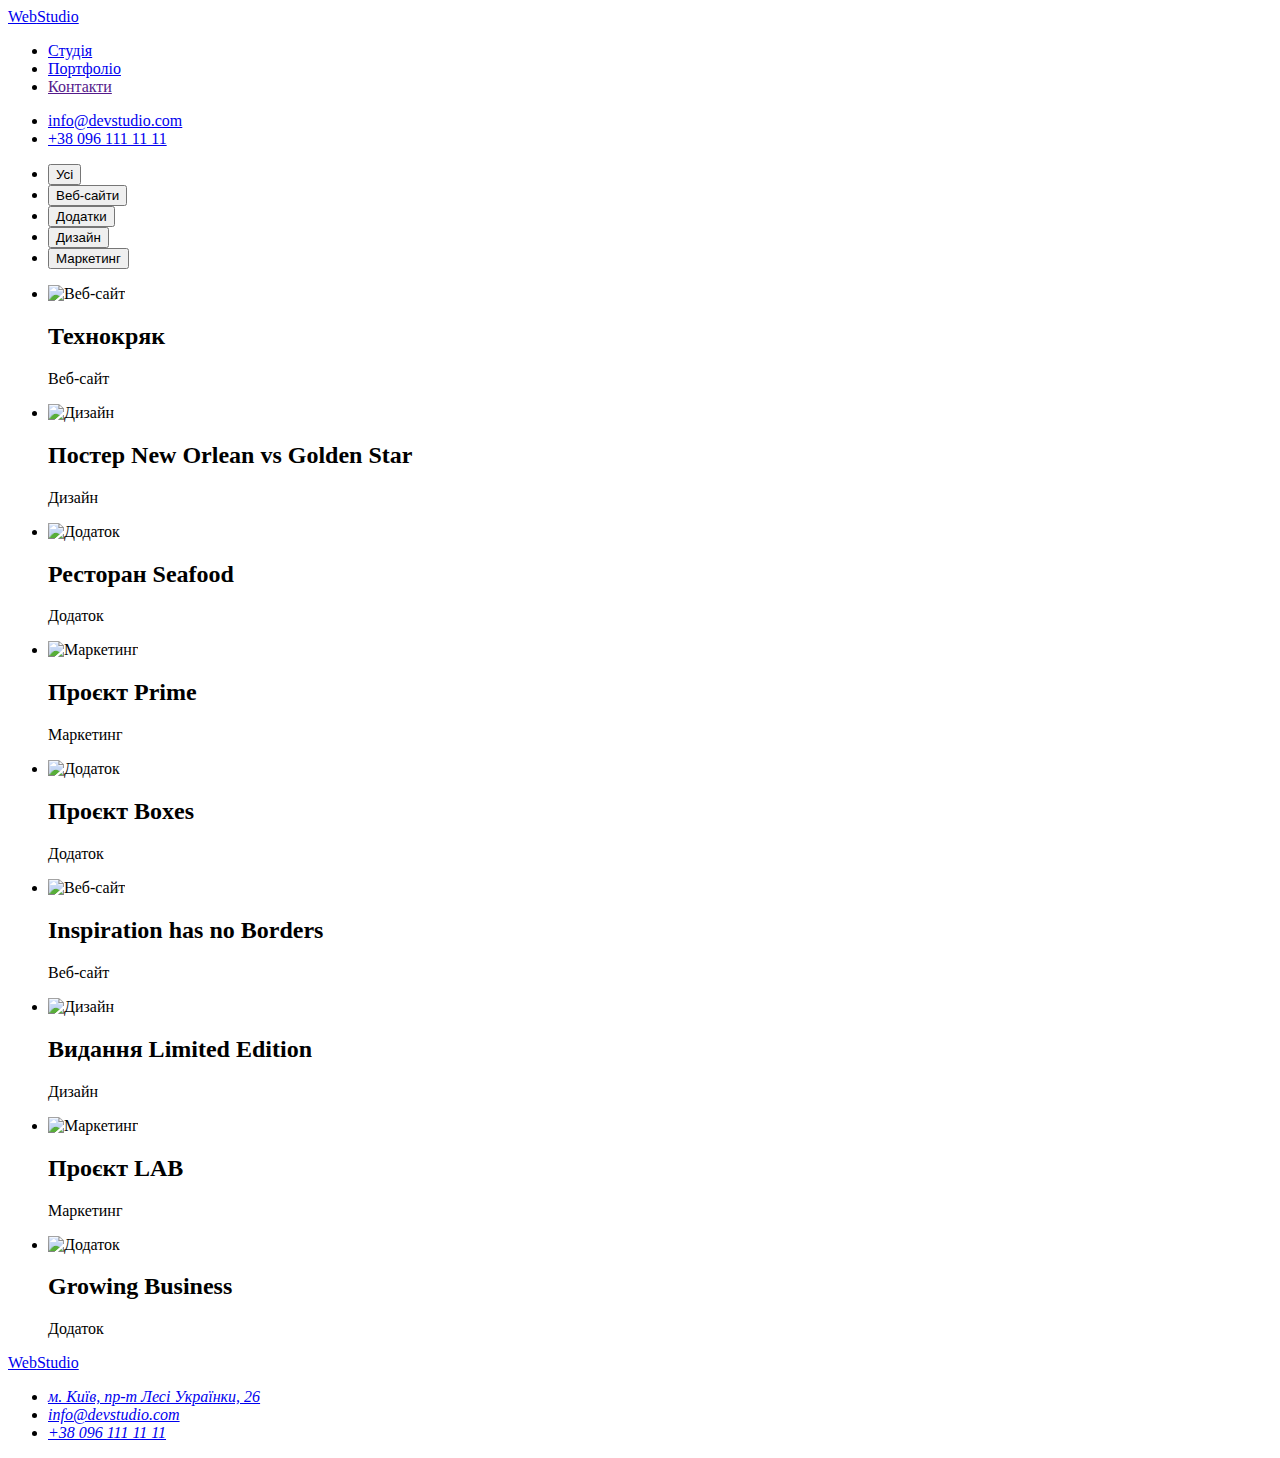
==== portfolio.html @ 688cbc4c "Add files via upload" ====
<!DOCTYPE html>
<html lang="uk">
<head>
    <meta charset="UTF-8">
    <meta http-equiv="X-UA-Compatible" content="IE=edge">
    <meta name="viewport" content="width=device-width, initial-scale=1.0">
    <title>WebStudio</title>
    <link rel="preconnect" href="https://fonts.googleapis.com">
    <link rel="preconnect" href="https://fonts.gstatic.com" crossorigin>
    <link href="https://fonts.googleapis.com/css2?family=Raleway:wght@700&family=Roboto:wght@400;500;700;900&display=swap" rel="stylesheet">
    <link rel="stylesheet" href="./css/styles.css">
</head>
    <body>
         <header class="header">
                <a href="./index.html" class="header-logo"><span class="color-logo">Web</span>Studio</a>
            <nav class="header-nav">
                <ul class="header-list">
                    <li><a href="./index.html" class="header-link link">Студія</a></li>
                    <li><a href="./portfolio.html" class="header-link link">Портфоліо</a></li>
                    <li><a href="" class="header-link link">Контакти</a></li>
                </ul>
                <ul>
                    <li><a href="mailto:info@devstudio.com" class="address-link">info@devstudio.com</a></li>
                    <li><a href="tell:+380961111111" class="address-link">+38 096 111 11 11</a></li>
                </ul>
            </nav>
        </header>
        <!-----------------MAIN------------ -->
        <main>
            <section class="portfolio">
                <ul>
                    <li>
                    <button type="button" class="button-portfolio">Усі</button></li>
                    <li>
                    <button type="button" class="button-portfolio">Веб-сайти</button></li>
                    <li>
                    <button type="button" class="button-portfolio">Додатки</button></li>
                    <li>
                    <button type="button" class="button-portfolio">Дизайн</button></li>
                    <li>
                    <button type="button" class="button-portfolio">Маркетинг</button></li>
                </ul>
                <ul class="portfolio list">
                    <li class="portfolio-items">
                        <img src="./images.portfolio/img_1.jpg" alt="Веб-сайт" width="370">
                        <h2 class="portfolio-title">Технокряк</h2>
                        <p class="portfolio-pre-title">Веб-сайт</p>
                    </li>
                    <li class="portfolio-items">
                        <img src="./images.portfolio/img_2.jpg" alt="Дизайн" width="370">
                        <h2 class="portfolio-title">Постер New Orlean vs Golden Star</h2>
                        <p class="portfolio-pre-title">Дизайн</p>
                    </li>
                    <li class="portfolio-items">
                        <img src="./images.portfolio/img_3.jpg" alt="Додаток" width="370">
                        <h2 class="portfolio-title">Ресторан Seafood</h2>
                        <p class="portfolio-pre-title">Додаток</p>
                    </li>
                    <li class="portfolio-items">
                        <img src="./images.portfolio/img_4.jpg" alt="Маркетинг" width="370">
                        <h2 class="portfolio-title">Проєкт Prime</h2>
                        <p class="portfolio-pre-title">Маркетинг</p>
                    </li>
                    <li class="portfolio-items">
                        <img src="./images.portfolio/img_5.jpg" alt="Додаток" width="370">
                        <h2 class="portfolio-title">Проєкт Boxes</h2>
                        <p class="portfolio-pre-title">Додаток</p>
                    </li>
                    <li class="portfolio-items">
                        <img src="./images.portfolio/img_6.jpg" alt="Веб-сайт" width="370">
                        <h2 class="portfolio-title">Inspiration has no Borders</h2>
                        <p class="portfolio-pre-title">Веб-сайт</p>
                    </li>
                    <li class="portfolio-items">
                        <img src="./images.portfolio/img_7.jpg" alt="Дизайн" width="370">
                        <h2 class="portfolio-title">Видання Limited Edition</h2>
                        <p class="portfolio-pre-title">Дизайн</p>
                    </li>
                    <li class="portfolio-items">
                        <img src="./images.portfolio/img_8.jpg" alt="Маркетинг" width="370">
                        <h2 class="portfolio-title">Проєкт LAB</h2>
                        <p class="portfolio-pre-title">Маркетинг</p>
                    </li>
                    <li class="portfolio-items">
                        <img src="./images.portfolio/img_9.jpg" alt="Додаток" width="370">
                        <h2 class="portfolio-title">Growing Business</h2>
                        <p class="portfolio-pre-title">Додаток</p>
                    </li>
                </ul>
            </section>
        </main>
        <!-------------------------------Футер------------------------------------------------->
        <footer class="footer-block">
            <a href="/index.html" class="footer-logo"><span class="logo-footer">Web</span>Studio</a>
            <address class="footer-address">  
                <ul class="address-list">
                    <li><a href="https://www.google.com/maps/" class="footer-link-adress">м. Київ, пр-т Лесі Українки, 26</a></li>
                    <li><a href="mailto:info@devstudio.com" class="address-link">info@devstudio.com</a></li>
                    <li><a href="tell:+380961111111" class="address-link">+38 096 111 11 11</a></li>
                </ul>
            </address>
        </footer>
    </body>



</html>
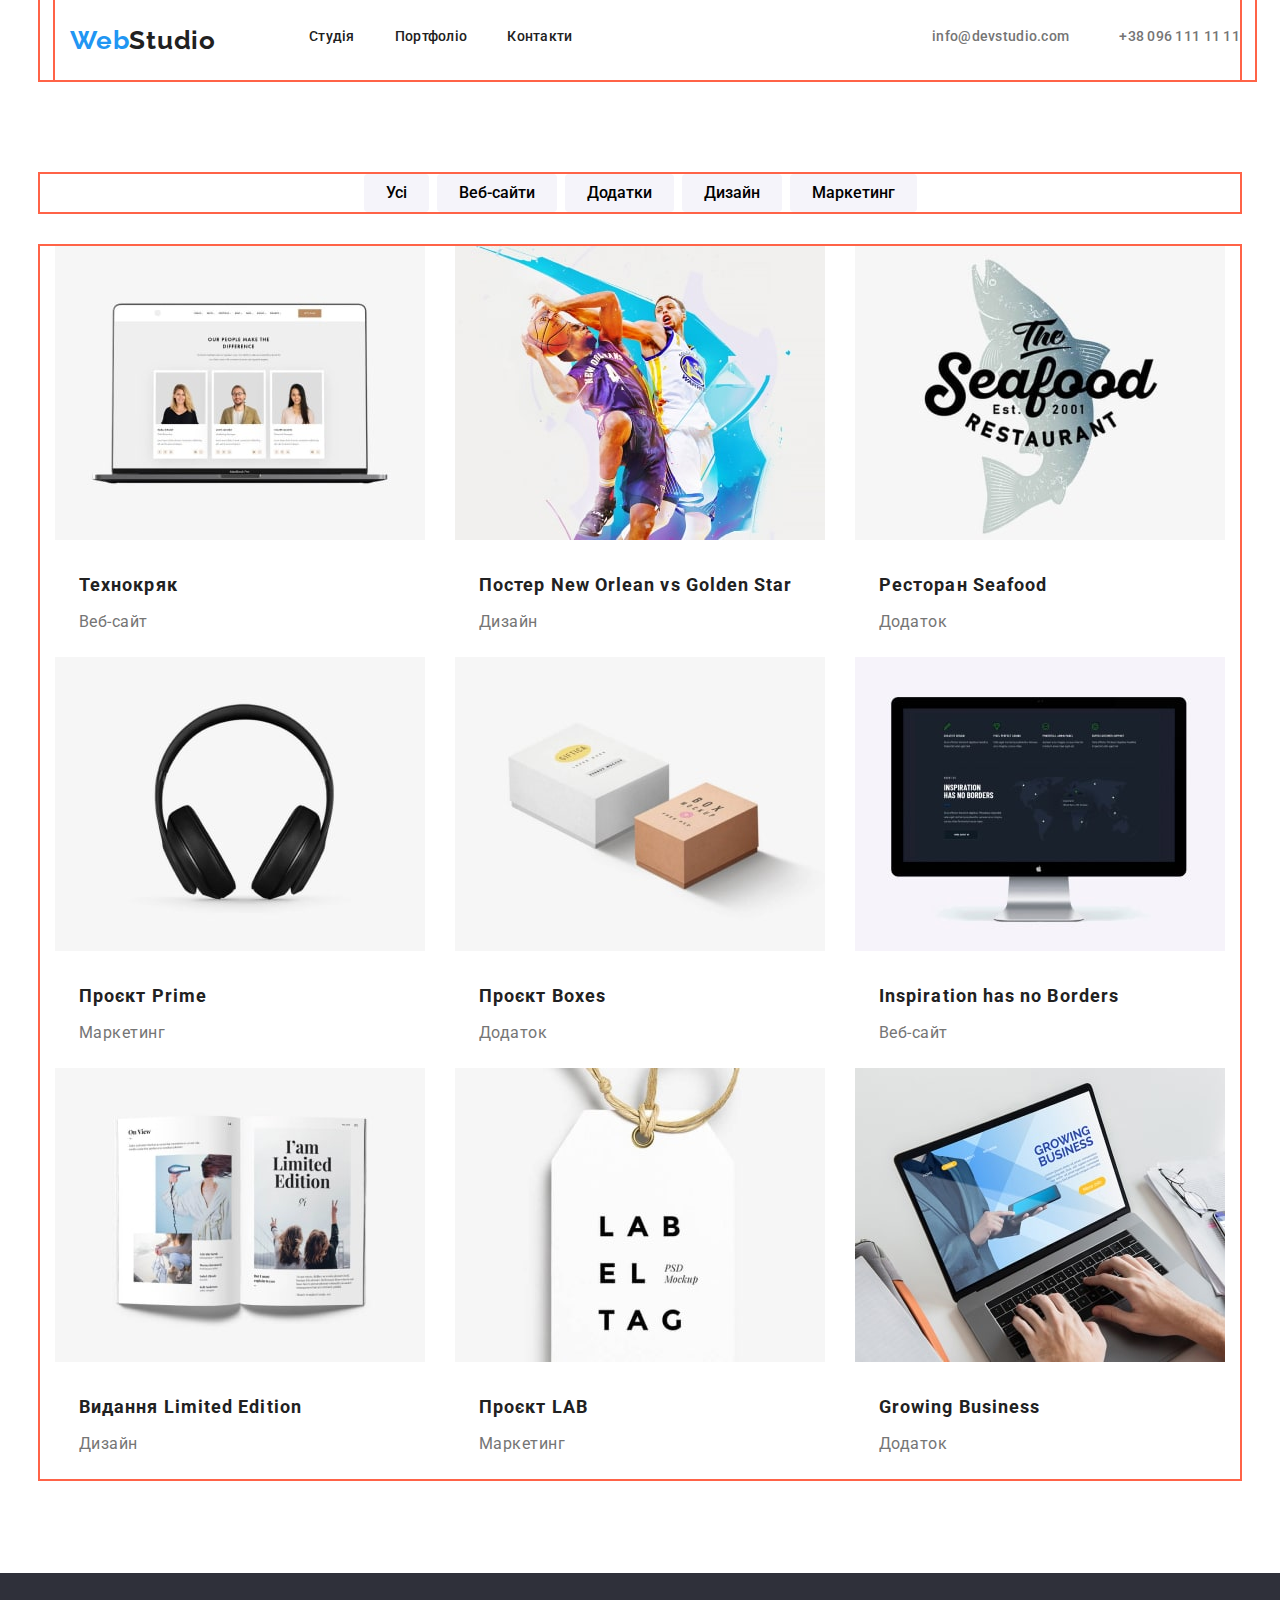
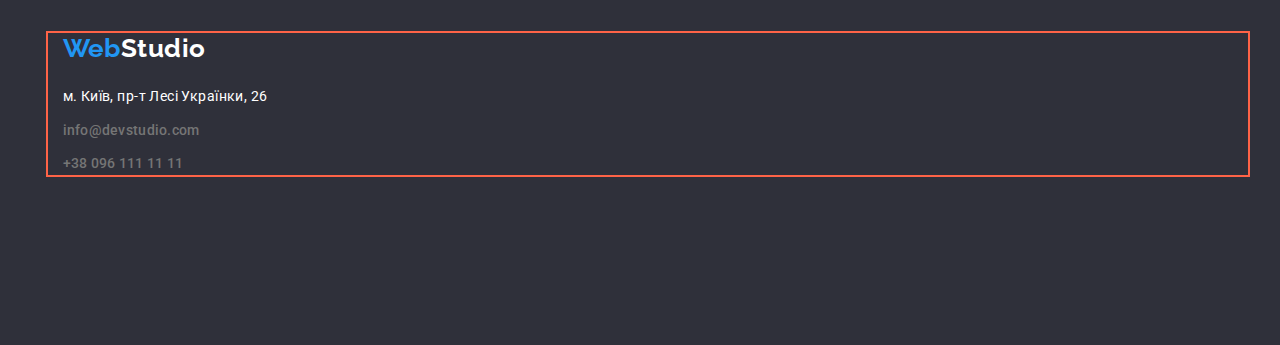
==== commit 1aacc706: "update_22.11" ====
--- a/portfolio.html
+++ b/portfolio.html
@@ -11,24 +11,28 @@
     <link rel="stylesheet" href="./css/styles.css">
 </head>
     <body>
-         <header class="header">
-                <a href="./index.html" class="header-logo"><span class="color-logo">Web</span>Studio</a>
-            <nav class="header-nav">
-                <ul class="header-list">
-                    <li><a href="./index.html" class="header-link link">Студія</a></li>
-                    <li><a href="./portfolio.html" class="header-link link">Портфоліо</a></li>
-                    <li><a href="" class="header-link link">Контакти</a></li>
-                </ul>
-                <ul>
-                    <li><a href="mailto:info@devstudio.com" class="address-link">info@devstudio.com</a></li>
-                    <li><a href="tell:+380961111111" class="address-link">+38 096 111 11 11</a></li>
-                </ul>
-            </nav>
+        <header class="page-header">
+            <div class="container">
+                <nav class="container header-nav">
+                    <a href="./index.html" class="header-logo"><span class="color-logo">Web</span>Studio</a>
+                    <ul class="header-list">
+                        <li class="item"><a href="./index.html" class="header-link link">Студія</a></li>
+                        <li class="item"><a href="./portfolio.html" class="header-link link">Портфоліо</a></li>
+                        <li class="item"><a href="" class="header-link link">Контакти</a></li>
+                    </ul>
+                
+                <ul class="mail-tell">
+                    <li class="item"><a href="mailto:info@devstudio.com" class="address-link">info@devstudio.com</a></li>
+                    <li class="item"><a href="tell:+380961111111" class="address-link">+38 096 111 11 11</a></li>
+                    </ul>
+                </nav>
+            </div>
         </header>
         <!-----------------MAIN------------ -->
         <main>
             <section class="portfolio">
-                <ul>
+                <div class="container">
+                <ul class="top-list">
                     <li>
                     <button type="button" class="button-portfolio">Усі</button></li>
                     <li>
@@ -39,8 +43,10 @@
                     <button type="button" class="button-portfolio">Дизайн</button></li>
                     <li>
                     <button type="button" class="button-portfolio">Маркетинг</button></li>
+                </div>
                 </ul>
-                <ul class="portfolio list">
+                <div class="container-portfolio">
+                <ul class="portfolio-list">
                     <li class="portfolio-items">
                         <img src="./images.portfolio/img_1.jpg" alt="Веб-сайт" width="370">
                         <h2 class="portfolio-title">Технокряк</h2>
@@ -87,18 +93,21 @@
                         <p class="portfolio-pre-title">Додаток</p>
                     </li>
                 </ul>
+            </div>
             </section>
         </main>
         <!-------------------------------Футер------------------------------------------------->
         <footer class="footer-block">
+            <div class="container">
             <a href="/index.html" class="footer-logo"><span class="logo-footer">Web</span>Studio</a>
             <address class="footer-address">  
                 <ul class="address-list">
-                    <li><a href="https://www.google.com/maps/" class="footer-link-adress">м. Київ, пр-т Лесі Українки, 26</a></li>
-                    <li><a href="mailto:info@devstudio.com" class="address-link">info@devstudio.com</a></li>
-                    <li><a href="tell:+380961111111" class="address-link">+38 096 111 11 11</a></li>
+                    <li class="item"><a href="https://www.google.com/maps/" class="footer-link-adress">м. Київ, пр-т Лесі Українки, 26</a></li>
+                    <li class="item"><a href="mailto:info@devstudio.com" class="address-link">info@devstudio.com</a></li>
+                    <li class="item"><a href="tell:+380961111111" class="address-link">+38 096 111 11 11</a></li>
                 </ul>
             </address>
+            </div>
         </footer>
     </body>
 
--- a/css/styles.css
+++ b/css/styles.css
@@ -0,0 +1,404 @@
+:root {
+    --primary-header-color: #FFFFFF;
+    --second-primary-color: #212121;
+    --logo-color-button:  #2196F3;
+    --color-p-text: #757575;
+}
+p, h1, h2, h3, h4, h5, h6 {
+    margin: 0;
+}
+ul {
+    margin: 0;
+    padding-left: 0px;
+}
+button {
+    cursor: pointer;
+    border: none;
+    border-radius: 4px;
+    
+} 
+body{
+    color: var(--second-primary-color);
+    font-family: "Roboto", sans-serif;
+    letter-spacing: 0.03em;
+    line-height: 1.5;
+    font-size: 16px;
+    margin: 0;
+}
+.link {
+    text-decoration: none;
+    list-style: none;
+}
+.list {
+    list-style: none;
+    text-decoration: none;
+}
+ul {
+    padding: 0;
+    margin: 0;
+}
+
+li, ul, h1, h2, a {
+    text-decoration: none;
+    list-style-type: none;
+}
+   
+.container {
+    margin-left: auto;
+    margin-right: auto;
+    width: 1170px;
+    outline: 2px solid tomato;
+    padding-right: 15px;
+    padding-left: 15px;
+}
+/* ------------------nav-list--------------*/
+.mail-tell {
+    display: flex;
+    margin-left: auto;
+}
+.mail-tell .item + .item {
+   margin-left: 50px; 
+}
+.header-nav {
+    display: flex;
+    align-items: center;
+    padding-right: 15px;
+    padding-left: 15px;
+    height: 80px;
+}
+/*--------------HEADER------------------- */
+
+.header-nav > ul> li {
+    list-style-type: none;
+}
+
+.header-list {
+    display: flex;
+    margin-left: 93px;
+}
+
+.header-list > .item:not(:last-child) {
+    margin-right: 40px;
+}
+
+.page-header {
+    background-color: var(--primary-header-color);
+    
+}
+.header-logo {
+    color: var(--second-primary-color);
+    font-weight: 700;
+    font-size: 26px;
+    line-height: 1.19;
+    letter-spacing: 0.03em;
+    font-family: 'Raleway';
+    font-style: normal;
+}
+.color-logo {
+    color: var(--logo-color-button);
+    font-family: 'Raleway';
+    font-style: normal;
+}
+
+.header-link {
+    font-weight: 500;
+    font-size: 14px;
+    line-height: 1.14;
+    letter-spacing: 0.02em;
+    color: var(--second-primary-color);
+}
+.address-link {
+    font-style: normal;
+    font-weight: 500;
+    font-size: 14px;
+    line-height: 1.14;
+    letter-spacing: 0.02em;
+    color: var(--color-p-text);
+    
+}
+
+
+.address-link:hover,
+.header-link:hover {
+   color: var(--logo-color-button);
+}
+
+
+/* -------------Main---------------- */
+
+.hero {
+    background-color: #2F303A;
+    text-align: center;
+    height: 200px;
+}
+.hero-title {
+    font-weight: 900;
+    font-size: 44px;
+    line-height: 1.36;
+    
+    letter-spacing: 0.06em;
+    text-transform: uppercase;
+    color: var(--primary-header-color);
+    margin-top: 0;
+    margin-bottom: 30px;
+    
+}
+.hero-btn {
+    font-weight: 700;
+    font-size: 16px;
+    line-height: 1.87;
+    letter-spacing: 0.06em;
+    color: var(--primary-header-color);
+    cursor: pointer;
+    background: #2196F3;
+    
+}
+.hero-topic {
+    margin-top: 107px;
+}
+/* ------------------HERO_TOPIC_---------- */ 
+
+.topic-list {
+    display: flex;
+    margin-bottom: 94px;
+    padding-left: 15px;
+    padding-right: 15px;
+}
+.main-title {
+    font-weight: 700;
+    font-size: 14px;
+    line-height: 1.14;
+    letter-spacing: 0.03em;
+    text-transform: uppercase;
+    color: var(--second-primary-color);
+
+    margin-bottom: 10px
+}
+.second-title {
+    font-weight: 400;
+    font-size: 14px;
+    line-height: 1.71;
+    letter-spacing: 0.03em;
+    color: var(--color-p-text);
+}
+/* -----------------What we are do------------ */
+.about-hero {
+    font-weight: 700;
+    font-size: 36px;
+    line-height: 1.16;
+    text-align: center;
+    letter-spacing: 0.03em;
+    color: var(--second-primary-color);
+    margin-bottom: 50px;
+
+}
+.about-img {
+    display: flex;
+    margin-bottom: 94px;
+    justify-content: space-around;
+
+}
+.about-img > .img-list:not(:last-child) {
+    margin-right: 30px;
+}
+
+
+/* --------------------Our TEAM--------- */
+.team-hero {
+    font-weight: 700;
+    font-size: 36px;
+    line-height: 1.16;
+}
+.team-hero {
+    text-align: center;
+    margin-bottom: 50px;
+}
+   
+.about-img {
+    padding-left: 15px;
+    padding-right: 15px;
+}
+
+.team-list {
+    display: flex;
+    padding-left: 15px;
+    padding-right: 15px;
+    justify-content: space-between;
+    margin-bottom: 94px;
+    
+
+}
+.team-list > li {
+    text-align: center;
+}
+
+.team-title {
+    font-weight: 500;
+    font-size: 16px;
+    line-height: 1.18;
+    letter-spacing: 0.03em;
+    color: var(--second-primary-color);
+    margin-bottom: 10px;
+}
+.team-pre-title {
+    font-weight: 400;
+    font-size: 16px;
+    line-height: 1.18;
+    letter-spacing: 0.03em;
+    color: var(--color-p-text);
+    margin-bottom: 30px;
+}
+.img-team {
+    margin-bottom: 30px;
+}
+
+/* ------------------------ФУТер ------------ */
+.address-list, a {
+    font-style: normal;
+    list-style-type: none;
+    
+}
+
+.address-list {
+    flex-wrap: wrap;
+    margin-top: 20px;
+}
+.footer-block {
+    padding-top: 60px;
+    padding-bottom: 60px;
+    padding-left: 15px;
+}
+.item:not(:last-child) {
+    margin-bottom: 9px;
+}
+.address-list:hover {
+    color: var(--logo-color-button);
+}
+.footer-link-adress:hover {
+    color: var(--logo-color-button);
+}
+.logo-footer{
+    color: var(--logo-color-button);
+    font-weight: 700;
+    font-size: 26px;
+    line-height: 1.19;
+    font-family: 'Raleway';
+    font-style: normal;
+    font-weight: 700;
+    
+}
+.footer-logo {
+    color: var(--primary-header-color);
+    font-weight: 700;
+    font-size: 26px;
+    line-height: 1.19;
+    font-family: 'Raleway';
+    font-style: normal;
+    font-weight: 700;
+}
+
+
+.footer-block {
+    background-color: #2F303A;
+    height: 252px;
+}
+.footer-link-adress {
+    font-weight: 400;
+    font-size: 14px;
+    line-height: 1.71;
+    letter-spacing: 0.03em;
+    color: #FFFFFF;
+    padding: 0;
+
+}
+/* ----------------------------Portfolio-------------------------- */
+
+.top-list {
+    display: flex;
+    margin-top: 94px;
+    justify-content: center;
+    
+}
+
+.top-list > li:not(:last-child) {
+    margin-right: 8px;
+    
+}
+
+.portfolio-list {
+    margin-top: 34px;
+}
+
+.button-portfolio {
+    background: #F5F4FA;
+    border-radius: 4px;
+    font-family: inherit;
+    font-weight: 500;
+    font-size: 16px;
+    line-height: 1.62;
+    text-align: center;
+    padding: 6px 22px;
+    
+}
+.button-portfolio:hover {
+    color: var(--primary-header-color);
+    background-color: var(--logo-color-button);
+}
+.portfolio-title {
+    font-weight: 700;
+    font-size: 18px;
+    line-height: 2;
+    letter-spacing: 0.06em;
+    color: #212121;
+    padding: 20px 24px 4px 24px;
+    
+}
+.portfolio-pre-title {
+    font-weight: 400;
+    font-size: 16px;
+    line-height: 1.88;
+    letter-spacing: 0.03em;
+    color: #757575;
+    padding-bottom: 20px;
+    padding-left: 24px;
+    padding-right: 24px;
+}
+
+.container-portfolio {
+    width: 1170px;
+    padding-left: 15px;
+    padding-right: 15px;
+    margin-left: auto;
+    margin-right: auto;
+    outline: 2px solid tomato;
+    margin-bottom: 94px;
+    /* background-color: tomato; */
+}
+
+.portfolio-list {
+    display: flex;
+    flex-wrap: wrap;
+} 
+/* .portfolio-items {
+    width: 370px;
+    margin-right: 30px;
+    margin-bottom: 30px;
+    background-color: teal; 
+
+} */
+.portfolio-items:nth-child(3n) {
+    margin-right: 0;
+
+}
+/* .portfolio-items:nth-last-child(-n+3) {
+    margin-bottom: 0;
+
+}  */
+.portfolio-items {
+    width: calc((100% - 60px) / 3);
+    margin-right: 30px;
+}
+
+
+
+
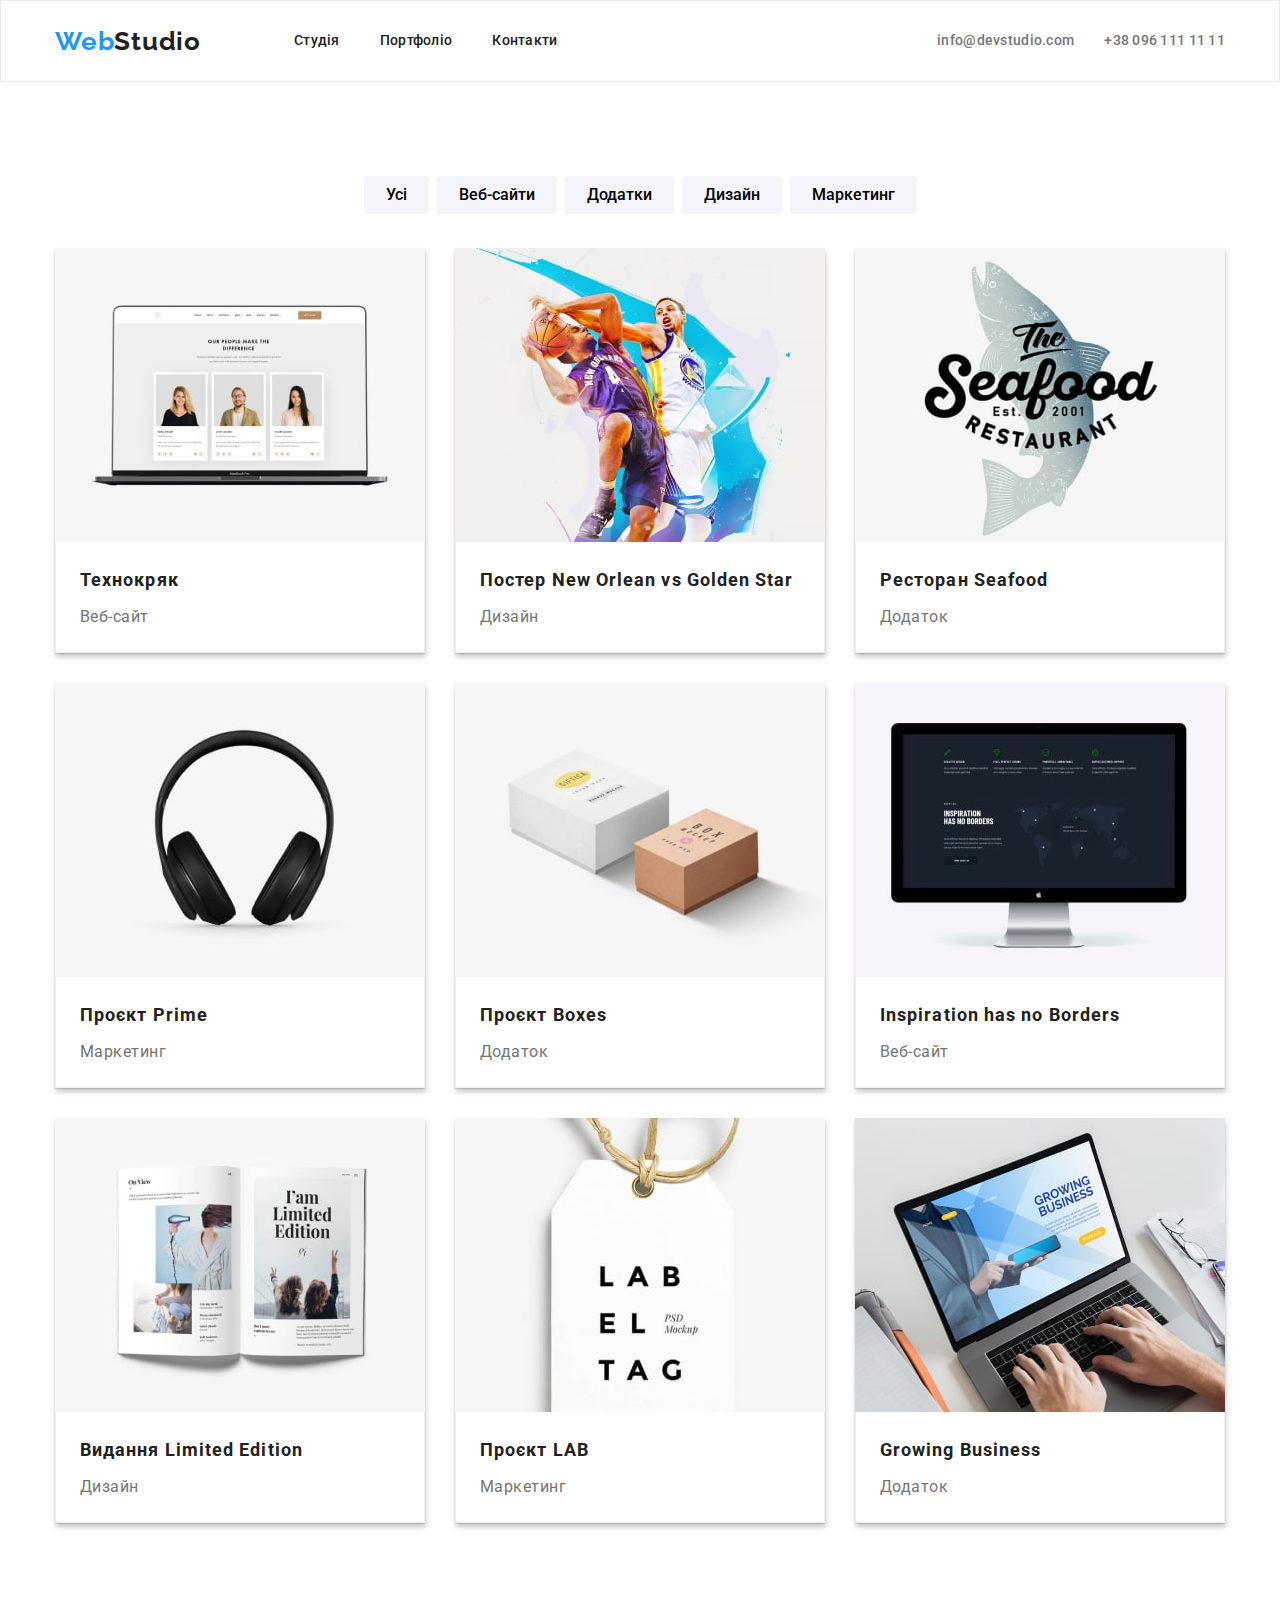
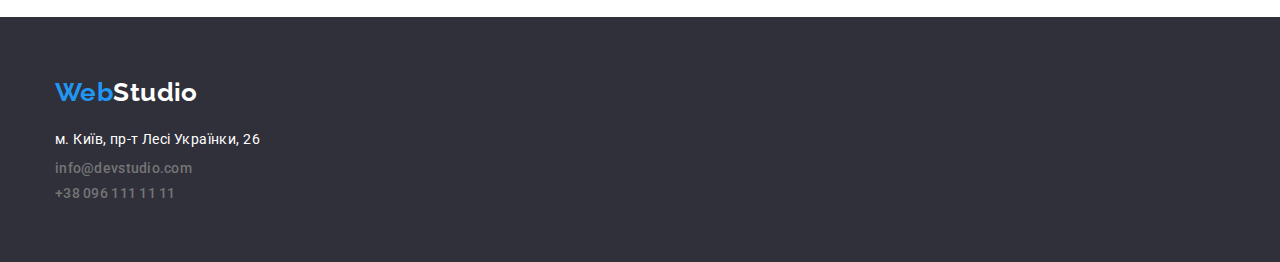
==== commit 64327154: "update_24.11" ====
--- a/portfolio.html
+++ b/portfolio.html
@@ -8,24 +8,24 @@
     <link rel="preconnect" href="https://fonts.googleapis.com">
     <link rel="preconnect" href="https://fonts.gstatic.com" crossorigin>
     <link href="https://fonts.googleapis.com/css2?family=Raleway:wght@700&family=Roboto:wght@400;500;700;900&display=swap" rel="stylesheet">
+    <link rel="stylesheet" href="https://cdnjs.cloudflare.com/ajax/libs/modern-normalize/1.1.0/modern-normalize.min.css">
     <link rel="stylesheet" href="./css/styles.css">
 </head>
     <body>
         <header class="page-header">
-            <div class="container">
-                <nav class="container header-nav">
+            <div class="container-header">
+                <nav class="header-nav">
                     <a href="./index.html" class="header-logo"><span class="color-logo">Web</span>Studio</a>
                     <ul class="header-list">
                         <li class="item"><a href="./index.html" class="header-link link">Студія</a></li>
                         <li class="item"><a href="./portfolio.html" class="header-link link">Портфоліо</a></li>
                         <li class="item"><a href="" class="header-link link">Контакти</a></li>
                     </ul>
-                
+                </nav>
                 <ul class="mail-tell">
                     <li class="item"><a href="mailto:info@devstudio.com" class="address-link">info@devstudio.com</a></li>
                     <li class="item"><a href="tell:+380961111111" class="address-link">+38 096 111 11 11</a></li>
                     </ul>
-                </nav>
             </div>
         </header>
         <!-----------------MAIN------------ -->
@@ -45,52 +45,61 @@
                     <button type="button" class="button-portfolio">Маркетинг</button></li>
                 </div>
                 </ul>
-                <div class="container-portfolio">
+                <div class="container">
                 <ul class="portfolio-list">
                     <li class="portfolio-items">
                         <img src="./images.portfolio/img_1.jpg" alt="Веб-сайт" width="370">
-                        <h2 class="portfolio-title">Технокряк</h2>
-                        <p class="portfolio-pre-title">Веб-сайт</p>
+                        <div class="cont-resume">
+                            <h2 class="portfolio-title">Технокряк</h2>
+                        <p class="portfolio-pre-title">Веб-сайт</p></div>
                     </li>
                     <li class="portfolio-items">
                         <img src="./images.portfolio/img_2.jpg" alt="Дизайн" width="370">
-                        <h2 class="portfolio-title">Постер New Orlean vs Golden Star</h2>
-                        <p class="portfolio-pre-title">Дизайн</p>
+                        <div class="cont-resume">
+                            <h2 class="portfolio-title">Постер New Orlean vs Golden Star</h2>
+                        <p class="portfolio-pre-title">Дизайн</p></div>
                     </li>
                     <li class="portfolio-items">
                         <img src="./images.portfolio/img_3.jpg" alt="Додаток" width="370">
-                        <h2 class="portfolio-title">Ресторан Seafood</h2>
-                        <p class="portfolio-pre-title">Додаток</p>
+                        <div class="cont-resume">
+                            <h2 class="portfolio-title">Ресторан Seafood</h2>
+                        <p class="portfolio-pre-title">Додаток</p></div>
                     </li>
                     <li class="portfolio-items">
                         <img src="./images.portfolio/img_4.jpg" alt="Маркетинг" width="370">
-                        <h2 class="portfolio-title">Проєкт Prime</h2>
-                        <p class="portfolio-pre-title">Маркетинг</p>
+                        <div class="cont-resume">
+                            <h2 class="portfolio-title">Проєкт Prime</h2>
+                        <p class="portfolio-pre-title">Маркетинг</p></div>
                     </li>
                     <li class="portfolio-items">
                         <img src="./images.portfolio/img_5.jpg" alt="Додаток" width="370">
-                        <h2 class="portfolio-title">Проєкт Boxes</h2>
-                        <p class="portfolio-pre-title">Додаток</p>
+                        <div class="cont-resume">
+                            <h2 class="portfolio-title">Проєкт Boxes</h2>
+                        <p class="portfolio-pre-title">Додаток</p></div>
                     </li>
                     <li class="portfolio-items">
                         <img src="./images.portfolio/img_6.jpg" alt="Веб-сайт" width="370">
-                        <h2 class="portfolio-title">Inspiration has no Borders</h2>
-                        <p class="portfolio-pre-title">Веб-сайт</p>
+                        <div class="cont-resume">
+                            <h2 class="portfolio-title">Inspiration has no Borders</h2>
+                        <p class="portfolio-pre-title">Веб-сайт</p></div>
                     </li>
                     <li class="portfolio-items">
                         <img src="./images.portfolio/img_7.jpg" alt="Дизайн" width="370">
-                        <h2 class="portfolio-title">Видання Limited Edition</h2>
-                        <p class="portfolio-pre-title">Дизайн</p>
+                        <div class="cont-resume">
+                            <h2 class="portfolio-title">Видання Limited Edition</h2>
+                        <p class="portfolio-pre-title">Дизайн</p></div>
                     </li>
                     <li class="portfolio-items">
                         <img src="./images.portfolio/img_8.jpg" alt="Маркетинг" width="370">
-                        <h2 class="portfolio-title">Проєкт LAB</h2>
-                        <p class="portfolio-pre-title">Маркетинг</p>
+                        <div class="cont-resume">
+                            <h2 class="portfolio-title">Проєкт LAB</h2>
+                        <p class="portfolio-pre-title">Маркетинг</p></div>
                     </li>
                     <li class="portfolio-items">
                         <img src="./images.portfolio/img_9.jpg" alt="Додаток" width="370">
-                        <h2 class="portfolio-title">Growing Business</h2>
-                        <p class="portfolio-pre-title">Додаток</p>
+                        <div class="cont-resume">
+                            <h2 class="portfolio-title">Growing Business</h2>
+                        <p class="portfolio-pre-title">Додаток</p></div>
                     </li>
                 </ul>
             </div>
@@ -102,9 +111,9 @@
             <a href="/index.html" class="footer-logo"><span class="logo-footer">Web</span>Studio</a>
             <address class="footer-address">  
                 <ul class="address-list">
-                    <li class="item"><a href="https://www.google.com/maps/" class="footer-link-adress">м. Київ, пр-т Лесі Українки, 26</a></li>
-                    <li class="item"><a href="mailto:info@devstudio.com" class="address-link">info@devstudio.com</a></li>
-                    <li class="item"><a href="tell:+380961111111" class="address-link">+38 096 111 11 11</a></li>
+                    <li class="item"><a href="https://www.google.com/maps/" class="footer-link-adress" style="padding: 0;">м. Київ, пр-т Лесі Українки, 26</a></li>
+                    <li class="item"><a href="mailto:info@devstudio.com" class="address-link" style="padding: 0;">info@devstudio.com</a></li>
+                    <li class="item"><a href="tell:+380961111111" class="address-link" style="padding: 0;">+38 096 111 11 11</a></li>
                 </ul>
             </address>
             </div>
--- a/css/styles.css
+++ b/css/styles.css
@@ -6,6 +6,7 @@
 }
 p, h1, h2, h3, h4, h5, h6 {
     margin: 0;
+    padding: 0;
 }
 ul {
     margin: 0;
@@ -21,8 +22,8 @@
     color: var(--second-primary-color);
     font-family: "Roboto", sans-serif;
     letter-spacing: 0.03em;
-    line-height: 1.5;
-    font-size: 16px;
+    line-height: 1.14;
+    font-size: 14px;
     margin: 0;
 }
 .link {
@@ -43,31 +44,51 @@
     list-style-type: none;
 }
    
+img {
+    display: block;
+    max-width: 100%;
+    height: auto;
+}
+
 .container {
     margin-left: auto;
     margin-right: auto;
-    width: 1170px;
-    outline: 2px solid tomato;
+    width: 1200px;
+    /* outline: 2px solid tomato; */
     padding-right: 15px;
     padding-left: 15px;
+    
+}
+.container-header {
+    display: flex;
+    margin-left: auto;
+    margin-right: auto;
+    width: 1200px;
+    padding-right: 15px;
+    padding-left: 15px;
 }
 /* ------------------nav-list--------------*/
 .mail-tell {
     display: flex;
     margin-left: auto;
-}
-.mail-tell .item + .item {
-   margin-left: 50px; 
-}
+    align-items: center;
+}
+.mail-tell >.item:not(:last-child) {
+    margin-right: 30px;
+}
+
 .header-nav {
     display: flex;
     align-items: center;
-    padding-right: 15px;
-    padding-left: 15px;
-    height: 80px;
-}
+}
+
 /*--------------HEADER------------------- */
 
+.cont-resume {
+    padding: 20px 24px;
+    border: 1px solid #EEEEEE;
+    border-top: none;
+}
 .header-nav > ul> li {
     list-style-type: none;
 }
@@ -83,7 +104,7 @@
 
 .page-header {
     background-color: var(--primary-header-color);
-    
+    border: 1px solid #ECECEC;
 }
 .header-logo {
     color: var(--second-primary-color);
@@ -93,6 +114,8 @@
     letter-spacing: 0.03em;
     font-family: 'Raleway';
     font-style: normal;
+    align-items: center;
+    
 }
 .color-logo {
     color: var(--logo-color-button);
@@ -101,13 +124,21 @@
 }
 
 .header-link {
+
     font-weight: 500;
     font-size: 14px;
     line-height: 1.14;
     letter-spacing: 0.02em;
+
+    display: block;
+    padding: 32px 0;
     color: var(--second-primary-color);
 }
 .address-link {
+    display: block;
+    padding: 32px 0;
+
+
     font-style: normal;
     font-weight: 500;
     font-size: 14px;
@@ -116,8 +147,6 @@
     color: var(--color-p-text);
     
 }
-
-
 .address-link:hover,
 .header-link:hover {
    color: var(--logo-color-button);
@@ -129,18 +158,18 @@
 .hero {
     background-color: #2F303A;
     text-align: center;
-    height: 200px;
+    padding: 200px 0;
 }
 .hero-title {
     font-weight: 900;
     font-size: 44px;
     line-height: 1.36;
-    
     letter-spacing: 0.06em;
     text-transform: uppercase;
     color: var(--primary-header-color);
-    margin-top: 0;
-    margin-bottom: 30px;
+    
+    margin: 0 auto 30px;
+    width: 696px;
     
 }
 .hero-btn {
@@ -151,18 +180,21 @@
     color: var(--primary-header-color);
     cursor: pointer;
     background: #2196F3;
+
+    padding: 20px 32px;
     
 }
 .hero-topic {
-    margin-top: 107px;
+     padding: 94px 0;
 }
 /* ------------------HERO_TOPIC_---------- */ 
 
+.unknown {
+	display: none;
+}
 .topic-list {
     display: flex;
-    margin-bottom: 94px;
-    padding-left: 15px;
-    padding-right: 15px;
+    gap: 30px;
 }
 .main-title {
     font-weight: 700;
@@ -182,6 +214,9 @@
     color: var(--color-p-text);
 }
 /* -----------------What we are do------------ */
+.about {
+    padding-bottom: 94px;
+}
 .about-hero {
     font-weight: 700;
     font-size: 36px;
@@ -194,8 +229,8 @@
 }
 .about-img {
     display: flex;
-    margin-bottom: 94px;
     justify-content: space-around;
+    
 
 }
 .about-img > .img-list:not(:last-child) {
@@ -204,6 +239,15 @@
 
 
 /* --------------------Our TEAM--------- */
+.team-items {
+    background: #FFFFFF;
+    box-shadow: 0px 1px 3px rgba(0, 0, 0, 0.12), 0px 1px 1px rgba(0, 0, 0, 0.14), 0px 2px 1px rgba(0, 0, 0, 0.2);
+    border-radius: 0px 0px 4px 4px;
+}
+.team {
+    padding-bottom: 94px;
+    background: #F5F4FA
+}
 .team-hero {
     font-weight: 700;
     font-size: 36px;
@@ -214,19 +258,9 @@
     margin-bottom: 50px;
 }
    
-.about-img {
-    padding-left: 15px;
-    padding-right: 15px;
-}
-
 .team-list {
     display: flex;
-    padding-left: 15px;
-    padding-right: 15px;
     justify-content: space-between;
-    margin-bottom: 94px;
-    
-
 }
 .team-list > li {
     text-align: center;
@@ -238,7 +272,10 @@
     line-height: 1.18;
     letter-spacing: 0.03em;
     color: var(--second-primary-color);
-    margin-bottom: 10px;
+    
+
+    padding-top: 30px;
+    padding-bottom: 10px;
 }
 .team-pre-title {
     font-weight: 400;
@@ -246,35 +283,35 @@
     line-height: 1.18;
     letter-spacing: 0.03em;
     color: var(--color-p-text);
-    margin-bottom: 30px;
+
+    padding-bottom: 30px;
 }
 .img-team {
-    margin-bottom: 30px;
+    display: block;
+    max-width: 100%;
+    height: auto;
 }
 
 /* ------------------------ФУТер ------------ */
 .address-list, a {
     font-style: normal;
     list-style-type: none;
-    
-}
-
+}
 .address-list {
-    flex-wrap: wrap;
-    margin-top: 20px;
-}
+    display: flex;
+    flex-direction: column;
+    gap: 9px;
+}
+
 .footer-block {
     padding-top: 60px;
     padding-bottom: 60px;
-    padding-left: 15px;
-}
-.item:not(:last-child) {
-    margin-bottom: 9px;
-}
+}
+
 .address-list:hover {
     color: var(--logo-color-button);
 }
-.footer-link-adress:hover {
+.footer-link-address:hover {
     color: var(--logo-color-button);
 }
 .logo-footer{
@@ -295,12 +332,14 @@
     font-family: 'Raleway';
     font-style: normal;
     font-weight: 700;
+
+    display: inline-block;
+    margin-bottom: 20px;
 }
 
 
 .footer-block {
     background-color: #2F303A;
-    height: 252px;
 }
 .footer-link-adress {
     font-weight: 400;
@@ -308,26 +347,32 @@
     line-height: 1.71;
     letter-spacing: 0.03em;
     color: #FFFFFF;
-    padding: 0;
+   
 
 }
 /* ----------------------------Portfolio-------------------------- */
-
+.portfolio {
+    padding: 94px 0;
+}
 .top-list {
     display: flex;
-    margin-top: 94px;
     justify-content: center;
-    
-}
-
+    margin-bottom: 34px;
+}
+
+
+.portfolio-items {
+    box-shadow: 0px 1px 1px rgba(0, 0, 0, 0.12), 0px 4px 4px rgba(0, 0, 0, 0.06), 1px 4px 6px rgba(0, 0, 0, 0.16);
+}
 .top-list > li:not(:last-child) {
     margin-right: 8px;
     
 }
-
 .portfolio-list {
-    margin-top: 34px;
-}
+    display: flex;
+    flex-wrap: wrap;
+    gap: 30px;
+} 
 
 .button-portfolio {
     background: #F5F4FA;
@@ -350,8 +395,7 @@
     line-height: 2;
     letter-spacing: 0.06em;
     color: #212121;
-    padding: 20px 24px 4px 24px;
-    
+    margin-bottom: 4px;
 }
 .portfolio-pre-title {
     font-weight: 400;
@@ -359,46 +403,9 @@
     line-height: 1.88;
     letter-spacing: 0.03em;
     color: #757575;
-    padding-bottom: 20px;
-    padding-left: 24px;
-    padding-right: 24px;
-}
-
-.container-portfolio {
-    width: 1170px;
-    padding-left: 15px;
-    padding-right: 15px;
-    margin-left: auto;
-    margin-right: auto;
-    outline: 2px solid tomato;
-    margin-bottom: 94px;
-    /* background-color: tomato; */
-}
-
-.portfolio-list {
-    display: flex;
-    flex-wrap: wrap;
-} 
-/* .portfolio-items {
-    width: 370px;
-    margin-right: 30px;
-    margin-bottom: 30px;
-    background-color: teal; 
-
-} */
-.portfolio-items:nth-child(3n) {
-    margin-right: 0;
-
-}
-/* .portfolio-items:nth-last-child(-n+3) {
-    margin-bottom: 0;
-
-}  */
-.portfolio-items {
-    width: calc((100% - 60px) / 3);
-    margin-right: 30px;
-}
-
-
-
-
+}
+
+
+
+
+
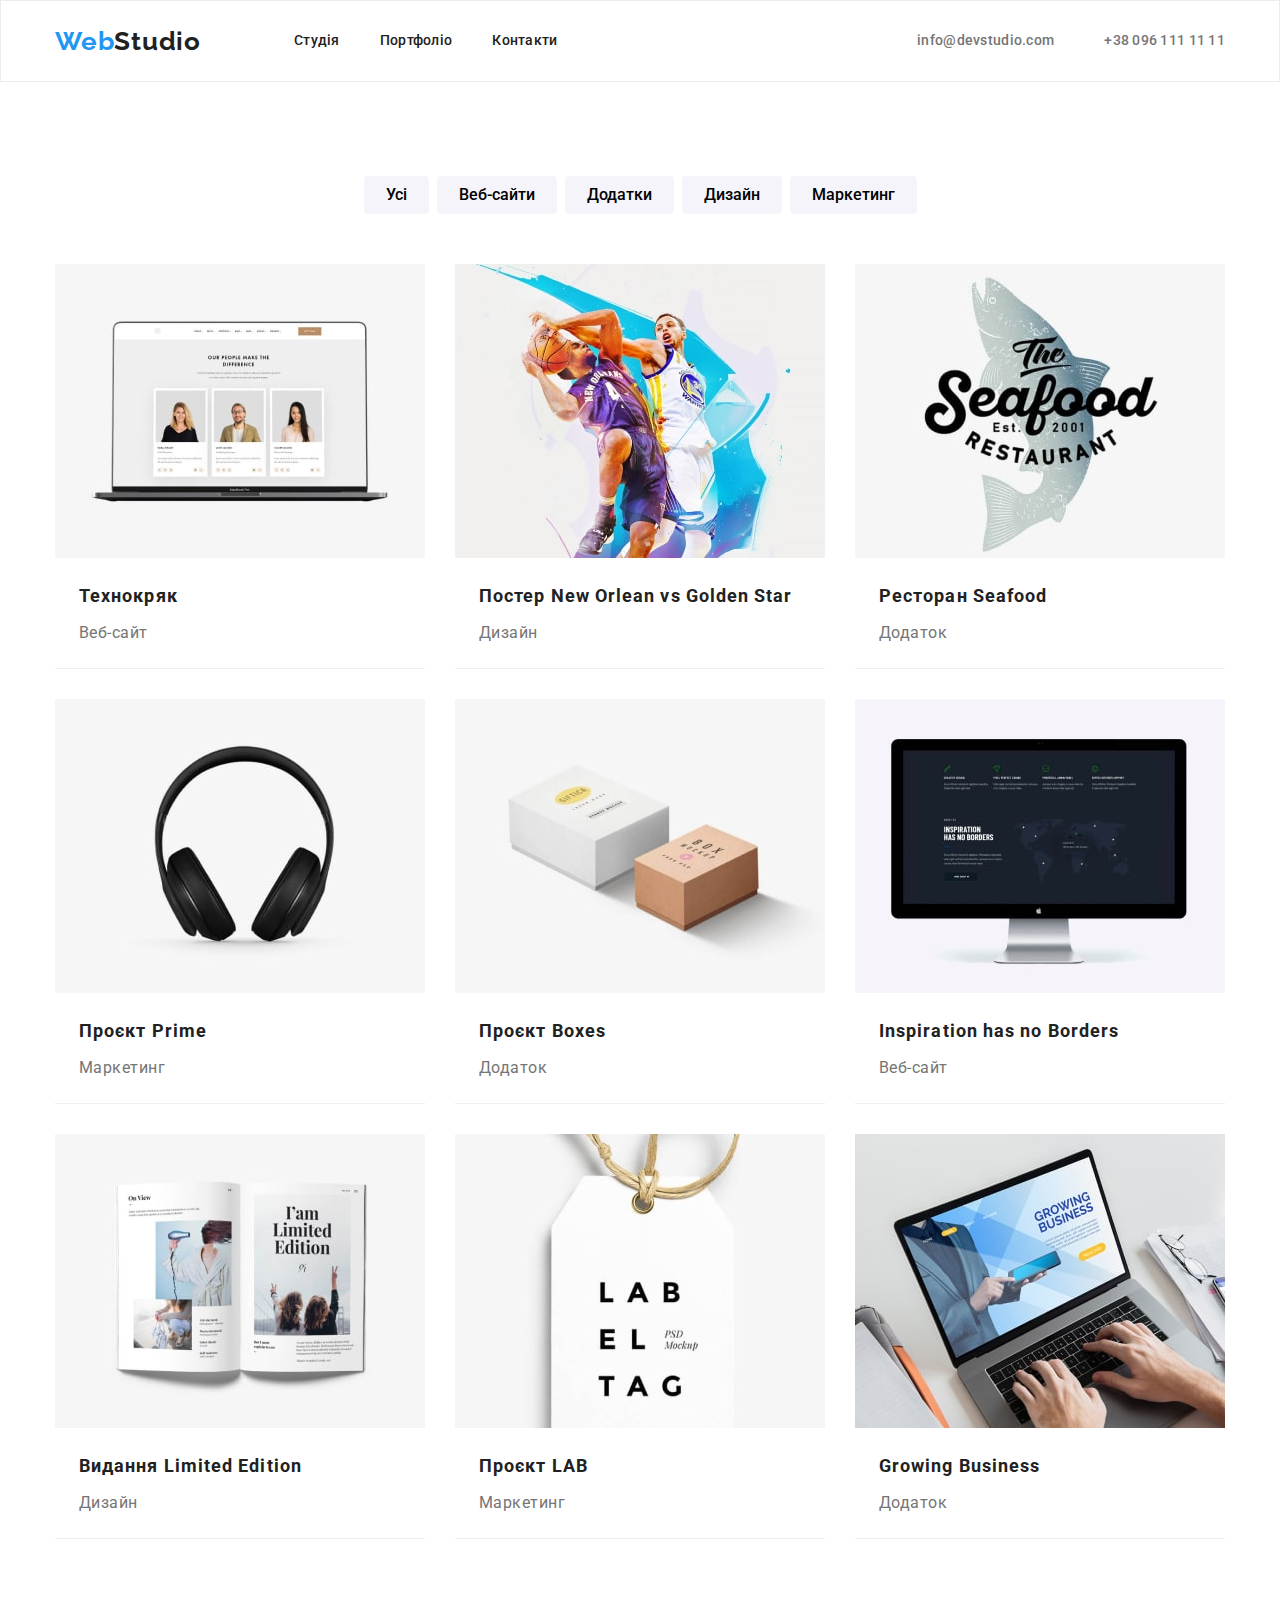
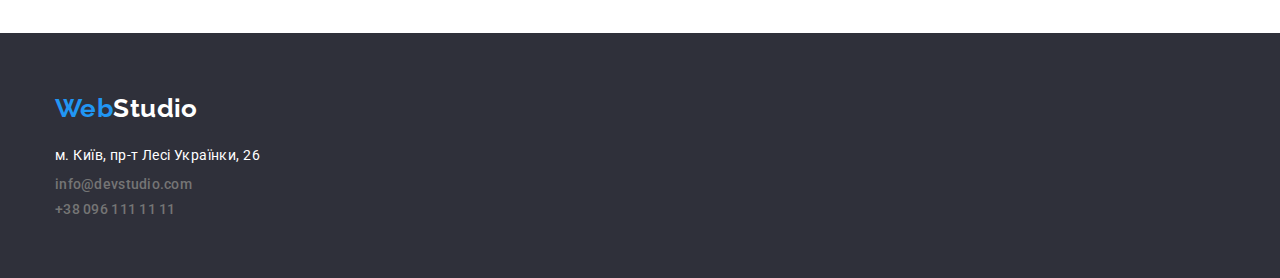
==== commit 8aab9303: "update_24.11" ====
--- a/portfolio.html
+++ b/portfolio.html
@@ -13,7 +13,7 @@
 </head>
     <body>
         <header class="page-header">
-            <div class="container-header">
+            <div class="container flex">
                 <nav class="header-nav">
                     <a href="./index.html" class="header-logo"><span class="color-logo">Web</span>Studio</a>
                     <ul class="header-list">
@@ -32,7 +32,7 @@
         <main>
             <section class="portfolio">
                 <div class="container">
-                <ul class="top-list">
+                    <ul class="top-list">
                     <li>
                     <button type="button" class="button-portfolio">Усі</button></li>
                     <li>
@@ -43,10 +43,8 @@
                     <button type="button" class="button-portfolio">Дизайн</button></li>
                     <li>
                     <button type="button" class="button-portfolio">Маркетинг</button></li>
-                </div>
-                </ul>
-                <div class="container">
-                <ul class="portfolio-list">
+                    </ul>
+                    <ul class="portfolio-list">
                     <li class="portfolio-items">
                         <img src="./images.portfolio/img_1.jpg" alt="Веб-сайт" width="370">
                         <div class="cont-resume">
@@ -101,8 +99,8 @@
                             <h2 class="portfolio-title">Growing Business</h2>
                         <p class="portfolio-pre-title">Додаток</p></div>
                     </li>
-                </ul>
-            </div>
+                    </ul>
+                </div>
             </section>
         </main>
         <!-------------------------------Футер------------------------------------------------->
--- a/css/styles.css
+++ b/css/styles.css
@@ -12,12 +12,22 @@
     margin: 0;
     padding-left: 0px;
 }
-button {
+/* button {
     cursor: pointer;
     border: none;
     border-radius: 4px;
-    
-} 
+    width: 200px;
+    height: 50px;
+    
+}  */
+/* .hero-btn {
+    cursor: pointer;
+    border: none;
+    border-radius: 4px;
+    width: 200px;
+    height: 50px;
+    cursor: pointer;
+} */
 body{
     color: var(--second-primary-color);
     font-family: "Roboto", sans-serif;
@@ -57,15 +67,10 @@
     /* outline: 2px solid tomato; */
     padding-right: 15px;
     padding-left: 15px;
-    
-}
-.container-header {
-    display: flex;
-    margin-left: auto;
-    margin-right: auto;
-    width: 1200px;
-    padding-right: 15px;
-    padding-left: 15px;
+}
+.flex {
+    display: flex;
+    align-items: center;
 }
 /* ------------------nav-list--------------*/
 .mail-tell {
@@ -74,7 +79,7 @@
     align-items: center;
 }
 .mail-tell >.item:not(:last-child) {
-    margin-right: 30px;
+    margin-right: 50px;
 }
 
 .header-nav {
@@ -86,7 +91,7 @@
 
 .cont-resume {
     padding: 20px 24px;
-    border: 1px solid #EEEEEE;
+    border-bottom: 1px solid #EEEEEE;
     border-top: none;
 }
 .header-nav > ul> li {
@@ -180,8 +185,14 @@
     color: var(--primary-header-color);
     cursor: pointer;
     background: #2196F3;
-
-    padding: 20px 32px;
+    
+    cursor: pointer;
+    border: none;
+    border-radius: 4px;
+    width: 200px;
+    height: 50px;
+    cursor: pointer;
+
     
 }
 .hero-topic {
@@ -243,8 +254,10 @@
     background: #FFFFFF;
     box-shadow: 0px 1px 3px rgba(0, 0, 0, 0.12), 0px 1px 1px rgba(0, 0, 0, 0.14), 0px 2px 1px rgba(0, 0, 0, 0.2);
     border-radius: 0px 0px 4px 4px;
+    text-align: center;
 }
 .team {
+    padding-top: 94px;
     padding-bottom: 94px;
     background: #F5F4FA
 }
@@ -262,9 +275,7 @@
     display: flex;
     justify-content: space-between;
 }
-.team-list > li {
-    text-align: center;
-}
+
 
 .team-title {
     font-weight: 500;
@@ -272,10 +283,8 @@
     line-height: 1.18;
     letter-spacing: 0.03em;
     color: var(--second-primary-color);
-    
-
     padding-top: 30px;
-    padding-bottom: 10px;
+    margin-bottom: 10px;
 }
 .team-pre-title {
     font-weight: 400;
@@ -347,8 +356,10 @@
     line-height: 1.71;
     letter-spacing: 0.03em;
     color: #FFFFFF;
-   
-
+}
+.footer-link-adress:hover,
+.footer-link-adress:focus {
+    color: var(--logo-color-button);
 }
 /* ----------------------------Portfolio-------------------------- */
 .portfolio {
@@ -357,13 +368,9 @@
 .top-list {
     display: flex;
     justify-content: center;
-    margin-bottom: 34px;
-}
-
-
-.portfolio-items {
-    box-shadow: 0px 1px 1px rgba(0, 0, 0, 0.12), 0px 4px 4px rgba(0, 0, 0, 0.06), 1px 4px 6px rgba(0, 0, 0, 0.16);
-}
+    margin-bottom: 50px;
+}
+
 .top-list > li:not(:last-child) {
     margin-right: 8px;
     
@@ -373,6 +380,21 @@
     flex-wrap: wrap;
     gap: 30px;
 } 
+.portfolio-title {
+    font-weight: 700;
+    font-size: 18px;
+    line-height: 2;
+    letter-spacing: 0.06em;
+    color: #212121;
+    margin-bottom: 4px;
+}
+.portfolio-pre-title {
+    font-weight: 400;
+    font-size: 16px;
+    line-height: 1.88;
+    letter-spacing: 0.03em;
+    color: #757575;
+}
 
 .button-portfolio {
     background: #F5F4FA;
@@ -383,29 +405,14 @@
     line-height: 1.62;
     text-align: center;
     padding: 6px 22px;
-    
+    border: none;
 }
 .button-portfolio:hover {
     color: var(--primary-header-color);
     background-color: var(--logo-color-button);
 }
-.portfolio-title {
-    font-weight: 700;
-    font-size: 18px;
-    line-height: 2;
-    letter-spacing: 0.06em;
-    color: #212121;
-    margin-bottom: 4px;
-}
-.portfolio-pre-title {
-    font-weight: 400;
-    font-size: 16px;
-    line-height: 1.88;
-    letter-spacing: 0.03em;
-    color: #757575;
-}
-
-
-
-
-
+
+
+
+
+
